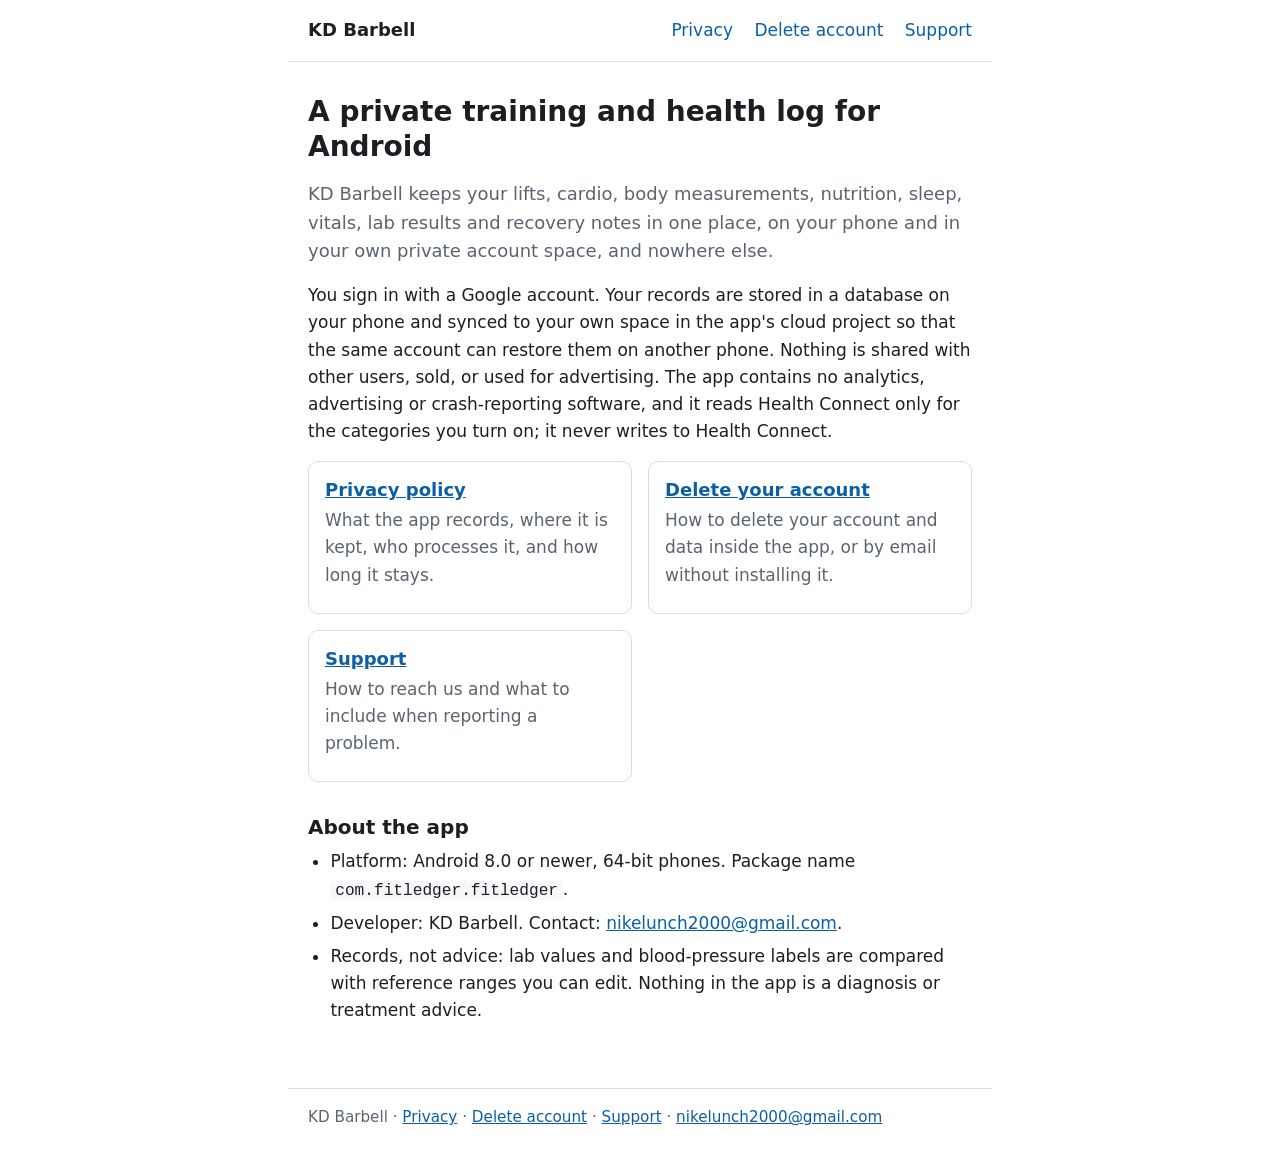
==== index.html @ f9168381 "Publish KD Barbell privacy, deletion and support pages" ====
<!DOCTYPE html>
<html lang="en">
<head>
  <meta charset="utf-8">
  <meta name="viewport" content="width=device-width, initial-scale=1">
  <title>KD Barbell — a private training and health log for Android</title>
  <meta name="description" content="KD Barbell is a personal training and health log for Android. Privacy policy, account deletion and support.">
  <link rel="stylesheet" href="styles.css">
  <link rel="icon" href="favicon.svg" type="image/svg+xml">
</head>
<body>
  <header class="site">
    <a class="brand" href="index.html">KD Barbell</a>
    <nav aria-label="Site">
      <a href="privacy.html">Privacy</a>
      <a href="delete-account.html">Delete account</a>
      <a href="support.html">Support</a>
    </nav>
  </header>

  <main>
    <h1>A private training and health log for Android</h1>
    <p class="lead">KD Barbell keeps your lifts, cardio, body measurements, nutrition, sleep, vitals, lab results and recovery notes in one place, on your phone and in your own private account space, and nowhere else.</p>

    <p>You sign in with a Google account. Your records are stored in a database on your phone and synced to your own space in the app's cloud project so that the same account can restore them on another phone. Nothing is shared with other users, sold, or used for advertising. The app contains no analytics, advertising or crash-reporting software, and it reads Health Connect only for the categories you turn on; it never writes to Health Connect.</p>

    <ul class="cards">
      <li>
        <h2><a href="privacy.html">Privacy policy</a></h2>
        <p>What the app records, where it is kept, who processes it, and how long it stays.</p>
      </li>
      <li>
        <h2><a href="delete-account.html">Delete your account</a></h2>
        <p>How to delete your account and data inside the app, or by email without installing it.</p>
      </li>
      <li>
        <h2><a href="support.html">Support</a></h2>
        <p>How to reach us and what to include when reporting a problem.</p>
      </li>
    </ul>

    <h2>About the app</h2>
    <ul>
      <li>Platform: Android 8.0 or newer, 64-bit phones. Package name <code>com.fitledger.fitledger</code>.</li>
      <li>Developer: KD Barbell. Contact: <a href="mailto:nikelunch2000@gmail.com">nikelunch2000@gmail.com</a>.</li>
      <li>Records, not advice: lab values and blood-pressure labels are compared with reference ranges you can edit. Nothing in the app is a diagnosis or treatment advice.</li>
    </ul>
  </main>

  <footer class="site">
    <p>KD Barbell · <a href="privacy.html">Privacy</a> · <a href="delete-account.html">Delete account</a> · <a href="support.html">Support</a> · <a href="mailto:nikelunch2000@gmail.com">nikelunch2000@gmail.com</a></p>
  </footer>
</body>
</html>
---- styles.css ----
/* KD Barbell website — plain CSS, no frameworks, no web fonts. */

:root {
  color-scheme: light dark;
  --bg: #ffffff;
  --fg: #1b1f24;
  --muted: #5a6470;
  --line: #d9dee4;
  --accent: #0b5fa5;
  --accent-bg: #eef5fc;
  --note-bg: #f6f8fa;
}

@media (prefers-color-scheme: dark) {
  :root {
    --bg: #0f1216;
    --fg: #e6e9ee;
    --muted: #a4adb8;
    --line: #2b323b;
    --accent: #6fb3ff;
    --accent-bg: #16202d;
    --note-bg: #161b22;
  }
}

* {
  box-sizing: border-box;
}

html {
  -webkit-text-size-adjust: 100%;
}

body {
  margin: 0;
  background: var(--bg);
  color: var(--fg);
  font-family: system-ui, -apple-system, "Segoe UI", Roboto, "Helvetica Neue", Arial, sans-serif;
  font-size: 1.0625rem;
  line-height: 1.6;
}

header.site,
main,
footer.site {
  width: 100%;
  max-width: 44rem;
  margin: 0 auto;
  padding: 0 1.25rem;
}

header.site {
  display: flex;
  flex-wrap: wrap;
  align-items: center;
  gap: 0.5rem 1.25rem;
  padding-top: 1rem;
  padding-bottom: 1rem;
  border-bottom: 1px solid var(--line);
}

header.site .brand {
  font-weight: 700;
  font-size: 1.125rem;
  text-decoration: none;
  color: var(--fg);
  margin-right: auto;
}

header.site nav a {
  color: var(--accent);
  text-decoration: none;
  margin-right: 1rem;
}

header.site nav a:last-child {
  margin-right: 0;
}

header.site nav a[aria-current="page"] {
  font-weight: 600;
  text-decoration: underline;
  text-underline-offset: 0.2em;
}

main {
  padding-top: 1.5rem;
  padding-bottom: 3rem;
}

h1 {
  font-size: 1.75rem;
  line-height: 1.25;
  margin: 0.5rem 0 1rem;
}

h2 {
  font-size: 1.25rem;
  line-height: 1.3;
  margin: 2rem 0 0.5rem;
}

h3 {
  font-size: 1.0625rem;
  margin: 1.25rem 0 0.25rem;
}

p,
ul,
ol,
table {
  margin: 0 0 1rem;
}

ul,
ol {
  padding-left: 1.4rem;
}

li {
  margin-bottom: 0.35rem;
}

a {
  color: var(--accent);
}

a:focus-visible,
button:focus-visible {
  outline: 3px solid var(--accent);
  outline-offset: 2px;
}

code {
  font-family: ui-monospace, SFMono-Regular, Menlo, Consolas, monospace;
  font-size: 0.95em;
  background: var(--note-bg);
  padding: 0.05em 0.3em;
  border-radius: 4px;
  overflow-wrap: anywhere;
}

.lead {
  font-size: 1.125rem;
  color: var(--muted);
}

.meta {
  color: var(--muted);
  font-size: 0.95rem;
}

.note {
  background: var(--note-bg);
  border: 1px solid var(--line);
  border-radius: 8px;
  padding: 0.9rem 1rem;
  margin: 1rem 0;
}

.callout {
  background: var(--accent-bg);
  border: 1px solid var(--line);
  border-left: 4px solid var(--accent);
  border-radius: 8px;
  padding: 0.9rem 1rem;
  margin: 1rem 0;
}

.contact {
  font-size: 1.125rem;
  overflow-wrap: anywhere;
}

.button {
  display: inline-block;
  background: var(--accent);
  color: #ffffff;
  text-decoration: none;
  font-weight: 600;
  padding: 0.65rem 1.1rem;
  border-radius: 8px;
  margin: 0.25rem 0.5rem 0.25rem 0;
}

.button.secondary {
  background: transparent;
  color: var(--accent);
  border: 2px solid var(--accent);
}

.cards {
  display: grid;
  gap: 1rem;
  grid-template-columns: 1fr;
  padding: 0;
  list-style: none;
}

@media (min-width: 40rem) {
  .cards {
    grid-template-columns: 1fr 1fr;
  }
}

.cards li {
  border: 1px solid var(--line);
  border-radius: 10px;
  padding: 1rem;
  margin: 0;
}

.cards li h2 {
  margin: 0 0 0.35rem;
  font-size: 1.125rem;
}

.cards li p {
  margin: 0 0 0.5rem;
  color: var(--muted);
}

table {
  width: 100%;
  border-collapse: collapse;
  font-size: 0.95rem;
}

th,
td {
  text-align: left;
  vertical-align: top;
  padding: 0.5rem 0.6rem;
  border-bottom: 1px solid var(--line);
}

th {
  font-weight: 600;
}

.table-wrap {
  overflow-x: auto;
  -webkit-overflow-scrolling: touch;
}

footer.site {
  border-top: 1px solid var(--line);
  padding-top: 1rem;
  padding-bottom: 2rem;
  color: var(--muted);
  font-size: 0.95rem;
}

footer.site a {
  color: var(--accent);
}

@media print {
  header.site nav,
  .button {
    display: none;
  }
}
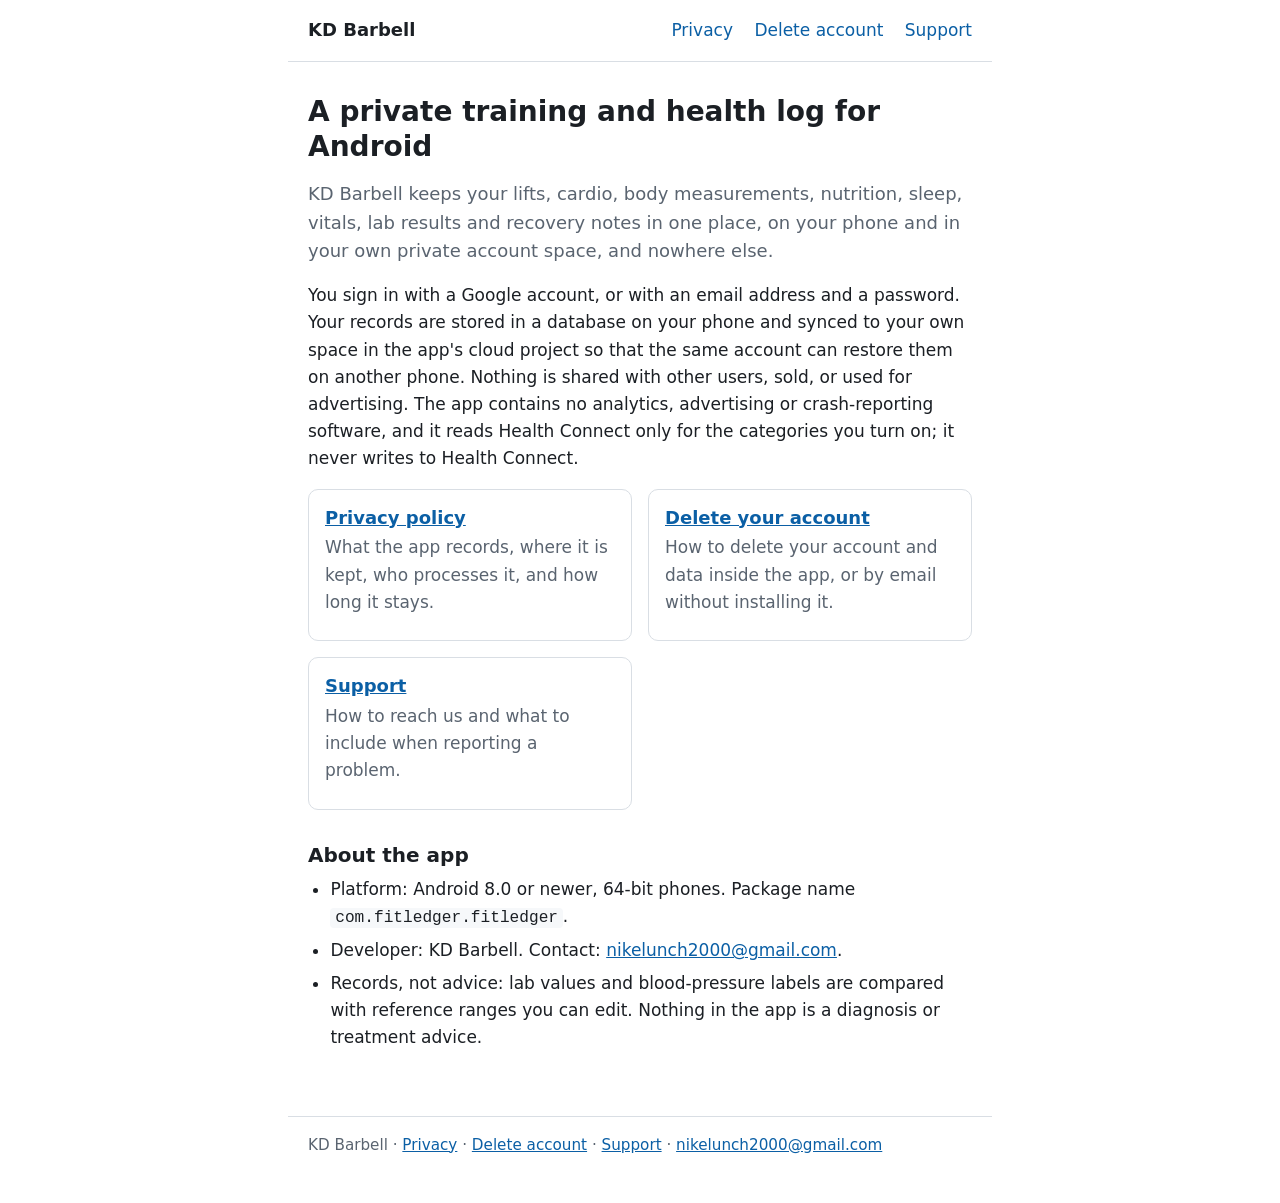
==== commit bd690544: "Document email/password accounts and verified deletion requests Update the four public pages for KD " ====
--- a/index.html
+++ b/index.html
@@ -1,54 +1,55 @@
-<!DOCTYPE html>
-<html lang="en">
-<head>
-  <meta charset="utf-8">
-  <meta name="viewport" content="width=device-width, initial-scale=1">
-  <title>KD Barbell — a private training and health log for Android</title>
-  <meta name="description" content="KD Barbell is a personal training and health log for Android. Privacy policy, account deletion and support.">
-  <link rel="stylesheet" href="styles.css">
-  <link rel="icon" href="favicon.svg" type="image/svg+xml">
-</head>
-<body>
-  <header class="site">
-    <a class="brand" href="index.html">KD Barbell</a>
-    <nav aria-label="Site">
-      <a href="privacy.html">Privacy</a>
-      <a href="delete-account.html">Delete account</a>
-      <a href="support.html">Support</a>
-    </nav>
-  </header>
-
-  <main>
-    <h1>A private training and health log for Android</h1>
-    <p class="lead">KD Barbell keeps your lifts, cardio, body measurements, nutrition, sleep, vitals, lab results and recovery notes in one place, on your phone and in your own private account space, and nowhere else.</p>
-
-    <p>You sign in with a Google account. Your records are stored in a database on your phone and synced to your own space in the app's cloud project so that the same account can restore them on another phone. Nothing is shared with other users, sold, or used for advertising. The app contains no analytics, advertising or crash-reporting software, and it reads Health Connect only for the categories you turn on; it never writes to Health Connect.</p>
-
-    <ul class="cards">
-      <li>
-        <h2><a href="privacy.html">Privacy policy</a></h2>
-        <p>What the app records, where it is kept, who processes it, and how long it stays.</p>
-      </li>
-      <li>
-        <h2><a href="delete-account.html">Delete your account</a></h2>
-        <p>How to delete your account and data inside the app, or by email without installing it.</p>
-      </li>
-      <li>
-        <h2><a href="support.html">Support</a></h2>
-        <p>How to reach us and what to include when reporting a problem.</p>
-      </li>
-    </ul>
-
-    <h2>About the app</h2>
-    <ul>
-      <li>Platform: Android 8.0 or newer, 64-bit phones. Package name <code>com.fitledger.fitledger</code>.</li>
-      <li>Developer: KD Barbell. Contact: <a href="mailto:nikelunch2000@gmail.com">nikelunch2000@gmail.com</a>.</li>
-      <li>Records, not advice: lab values and blood-pressure labels are compared with reference ranges you can edit. Nothing in the app is a diagnosis or treatment advice.</li>
-    </ul>
-  </main>
-
-  <footer class="site">
-    <p>KD Barbell · <a href="privacy.html">Privacy</a> · <a href="delete-account.html">Delete account</a> · <a href="support.html">Support</a> · <a href="mailto:nikelunch2000@gmail.com">nikelunch2000@gmail.com</a></p>
-  </footer>
-</body>
-</html>
+<!DOCTYPE html>
+<html lang="en">
+<head>
+  <meta charset="utf-8">
+  <meta name="viewport" content="width=device-width, initial-scale=1">
+  <title>KD Barbell — a private training and health log for Android</title>
+  <meta name="description" content="KD Barbell is a personal training and health log for Android. Privacy policy, account deletion and support.">
+  <link rel="stylesheet" href="styles.css">
+  <link rel="icon" href="favicon.svg" type="image/svg+xml">
+</head>
+<body>
+  <header class="site">
+    <a class="brand" href="index.html">KD Barbell</a>
+    <nav aria-label="Site">
+      <a href="privacy.html">Privacy</a>
+      <a href="delete-account.html">Delete account</a>
+      <a href="support.html">Support</a>
+    </nav>
+  </header>
+
+  <main>
+    <h1>A private training and health log for Android</h1>
+    <p class="lead">KD Barbell keeps your lifts, cardio, body measurements, nutrition, sleep, vitals, lab results and recovery notes in one place, on your phone and in your own private account space, and nowhere else.</p>
+
+    <p>You sign in with a Google account, or with an email address and a password. Your records are stored in a database on your phone and synced to your own space in the app's cloud project so that the same account can restore them on another phone. Nothing is shared with other users, sold, or used for advertising. The app contains no analytics, advertising or crash-reporting software, and it reads Health Connect only for the categories you turn on; it never writes to Health Connect.</p>
+
+    <ul class="cards">
+      <li>
+        <h2><a href="privacy.html">Privacy policy</a></h2>
+        <p>What the app records, where it is kept, who processes it, and how long it stays.</p>
+      </li>
+      <li>
+        <h2><a href="delete-account.html">Delete your account</a></h2>
+        <p>How to delete your account and data inside the app, or by email without installing it.</p>
+      </li>
+      <li>
+        <h2><a href="support.html">Support</a></h2>
+        <p>How to reach us and what to include when reporting a problem.</p>
+      </li>
+    </ul>
+
+    <h2>About the app</h2>
+    <ul>
+      <li>Platform: Android 8.0 or newer, 64-bit phones. Package name <code>com.fitledger.fitledger</code>.</li>
+      <li>Developer: KD Barbell. Contact: <a href="mailto:nikelunch2000@gmail.com">nikelunch2000@gmail.com</a>.</li>
+      <li>Records, not advice: lab values and blood-pressure labels are compared with reference ranges you can edit. Nothing in the app is a diagnosis or treatment advice.</li>
+    </ul>
+  </main>
+
+  <footer class="site">
+    <p>KD Barbell · <a href="privacy.html">Privacy</a> · <a href="delete-account.html">Delete account</a> · <a href="support.html">Support</a> · <a href="mailto:nikelunch2000@gmail.com">nikelunch2000@gmail.com</a></p>
+  </footer>
+</body>
+</html>
+
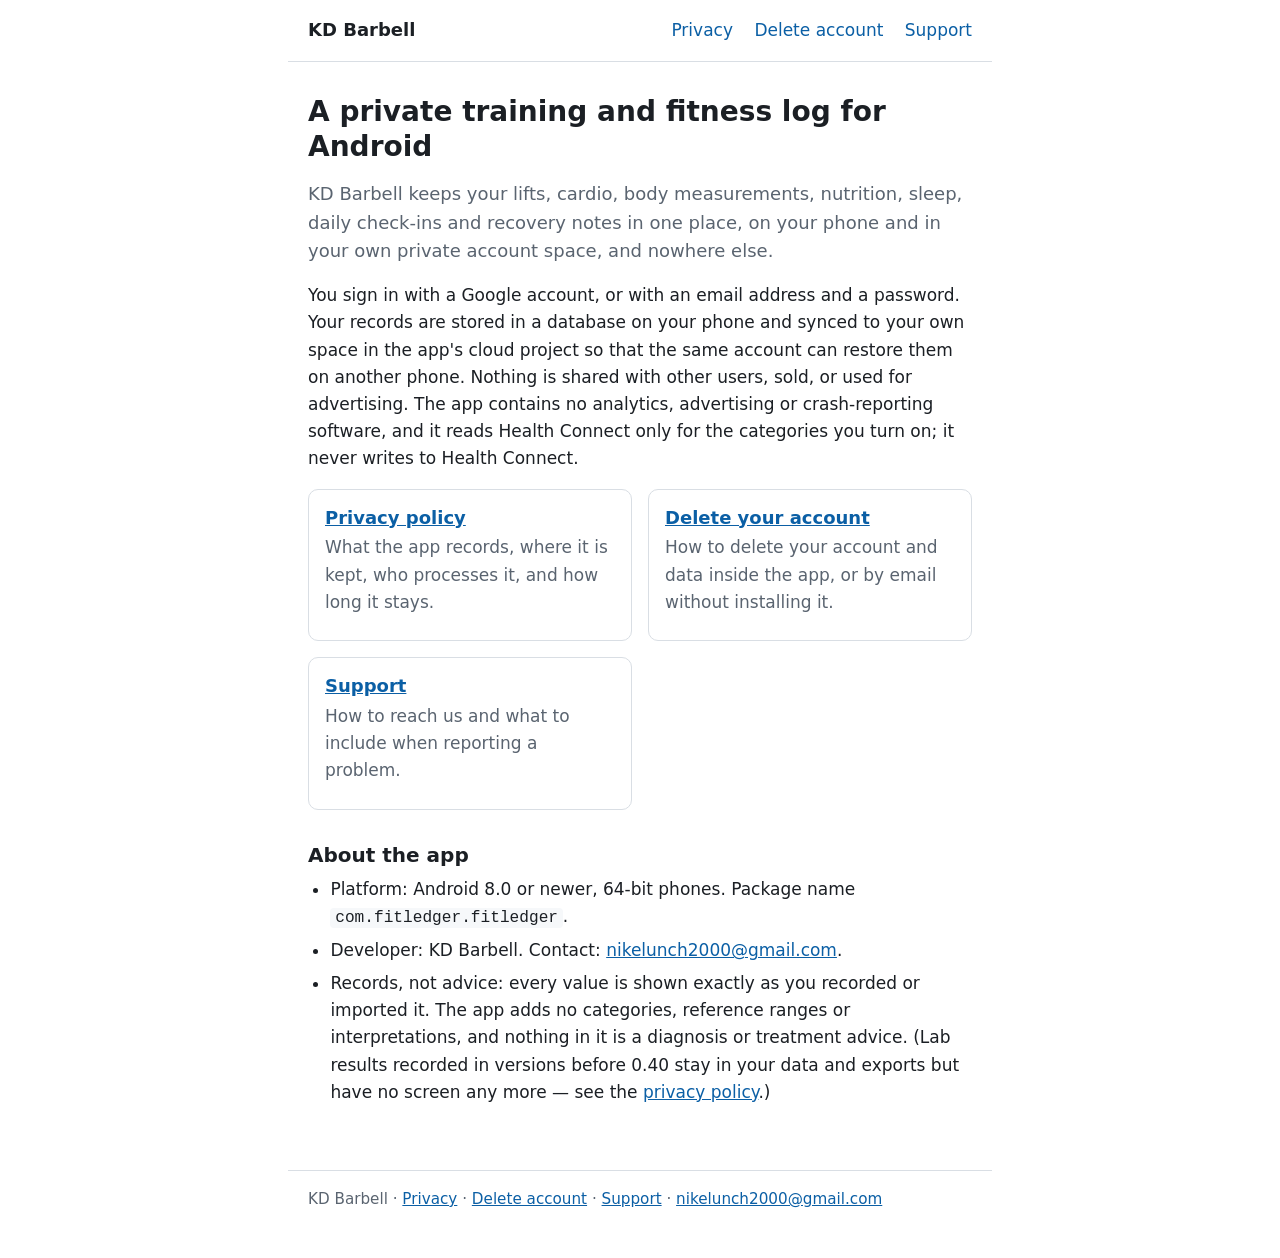
==== commit 1ad2778d: "Update public pages for v0.40 fitness features and retained legacy records" ====
--- a/index.html
+++ b/index.html
@@ -1,55 +1,55 @@
-<!DOCTYPE html>
-<html lang="en">
-<head>
-  <meta charset="utf-8">
-  <meta name="viewport" content="width=device-width, initial-scale=1">
-  <title>KD Barbell — a private training and health log for Android</title>
-  <meta name="description" content="KD Barbell is a personal training and health log for Android. Privacy policy, account deletion and support.">
-  <link rel="stylesheet" href="styles.css">
-  <link rel="icon" href="favicon.svg" type="image/svg+xml">
-</head>
-<body>
-  <header class="site">
-    <a class="brand" href="index.html">KD Barbell</a>
-    <nav aria-label="Site">
-      <a href="privacy.html">Privacy</a>
-      <a href="delete-account.html">Delete account</a>
-      <a href="support.html">Support</a>
-    </nav>
-  </header>
-
-  <main>
-    <h1>A private training and health log for Android</h1>
-    <p class="lead">KD Barbell keeps your lifts, cardio, body measurements, nutrition, sleep, vitals, lab results and recovery notes in one place, on your phone and in your own private account space, and nowhere else.</p>
-
-    <p>You sign in with a Google account, or with an email address and a password. Your records are stored in a database on your phone and synced to your own space in the app's cloud project so that the same account can restore them on another phone. Nothing is shared with other users, sold, or used for advertising. The app contains no analytics, advertising or crash-reporting software, and it reads Health Connect only for the categories you turn on; it never writes to Health Connect.</p>
-
-    <ul class="cards">
-      <li>
-        <h2><a href="privacy.html">Privacy policy</a></h2>
-        <p>What the app records, where it is kept, who processes it, and how long it stays.</p>
-      </li>
-      <li>
-        <h2><a href="delete-account.html">Delete your account</a></h2>
-        <p>How to delete your account and data inside the app, or by email without installing it.</p>
-      </li>
-      <li>
-        <h2><a href="support.html">Support</a></h2>
-        <p>How to reach us and what to include when reporting a problem.</p>
-      </li>
-    </ul>
-
-    <h2>About the app</h2>
-    <ul>
-      <li>Platform: Android 8.0 or newer, 64-bit phones. Package name <code>com.fitledger.fitledger</code>.</li>
-      <li>Developer: KD Barbell. Contact: <a href="mailto:nikelunch2000@gmail.com">nikelunch2000@gmail.com</a>.</li>
-      <li>Records, not advice: lab values and blood-pressure labels are compared with reference ranges you can edit. Nothing in the app is a diagnosis or treatment advice.</li>
-    </ul>
-  </main>
-
-  <footer class="site">
-    <p>KD Barbell · <a href="privacy.html">Privacy</a> · <a href="delete-account.html">Delete account</a> · <a href="support.html">Support</a> · <a href="mailto:nikelunch2000@gmail.com">nikelunch2000@gmail.com</a></p>
-  </footer>
-</body>
-</html>
-
+<!DOCTYPE html>
+<html lang="en">
+<head>
+  <meta charset="utf-8">
+  <meta name="viewport" content="width=device-width, initial-scale=1">
+  <title>KD Barbell — a private training and fitness log for Android</title>
+  <meta name="description" content="KD Barbell is a personal training and fitness log for Android. Privacy policy, account deletion and support.">
+  <link rel="stylesheet" href="styles.css">
+  <link rel="icon" href="favicon.svg" type="image/svg+xml">
+</head>
+<body>
+  <header class="site">
+    <a class="brand" href="index.html">KD Barbell</a>
+    <nav aria-label="Site">
+      <a href="privacy.html">Privacy</a>
+      <a href="delete-account.html">Delete account</a>
+      <a href="support.html">Support</a>
+    </nav>
+  </header>
+
+  <main>
+    <h1>A private training and fitness log for Android</h1>
+    <p class="lead">KD Barbell keeps your lifts, cardio, body measurements, nutrition, sleep, daily check-ins and recovery notes in one place, on your phone and in your own private account space, and nowhere else.</p>
+
+    <p>You sign in with a Google account, or with an email address and a password. Your records are stored in a database on your phone and synced to your own space in the app's cloud project so that the same account can restore them on another phone. Nothing is shared with other users, sold, or used for advertising. The app contains no analytics, advertising or crash-reporting software, and it reads Health Connect only for the categories you turn on; it never writes to Health Connect.</p>
+
+    <ul class="cards">
+      <li>
+        <h2><a href="privacy.html">Privacy policy</a></h2>
+        <p>What the app records, where it is kept, who processes it, and how long it stays.</p>
+      </li>
+      <li>
+        <h2><a href="delete-account.html">Delete your account</a></h2>
+        <p>How to delete your account and data inside the app, or by email without installing it.</p>
+      </li>
+      <li>
+        <h2><a href="support.html">Support</a></h2>
+        <p>How to reach us and what to include when reporting a problem.</p>
+      </li>
+    </ul>
+
+    <h2>About the app</h2>
+    <ul>
+      <li>Platform: Android 8.0 or newer, 64-bit phones. Package name <code>com.fitledger.fitledger</code>.</li>
+      <li>Developer: KD Barbell. Contact: <a href="mailto:nikelunch2000@gmail.com">nikelunch2000@gmail.com</a>.</li>
+      <li>Records, not advice: every value is shown exactly as you recorded or imported it. The app adds no categories, reference ranges or interpretations, and nothing in it is a diagnosis or treatment advice. (Lab results recorded in versions before 0.40 stay in your data and exports but have no screen any more — see the <a href="privacy.html#legacy">privacy policy</a>.)</li>
+    </ul>
+  </main>
+
+  <footer class="site">
+    <p>KD Barbell · <a href="privacy.html">Privacy</a> · <a href="delete-account.html">Delete account</a> · <a href="support.html">Support</a> · <a href="mailto:nikelunch2000@gmail.com">nikelunch2000@gmail.com</a></p>
+  </footer>
+</body>
+</html>
+
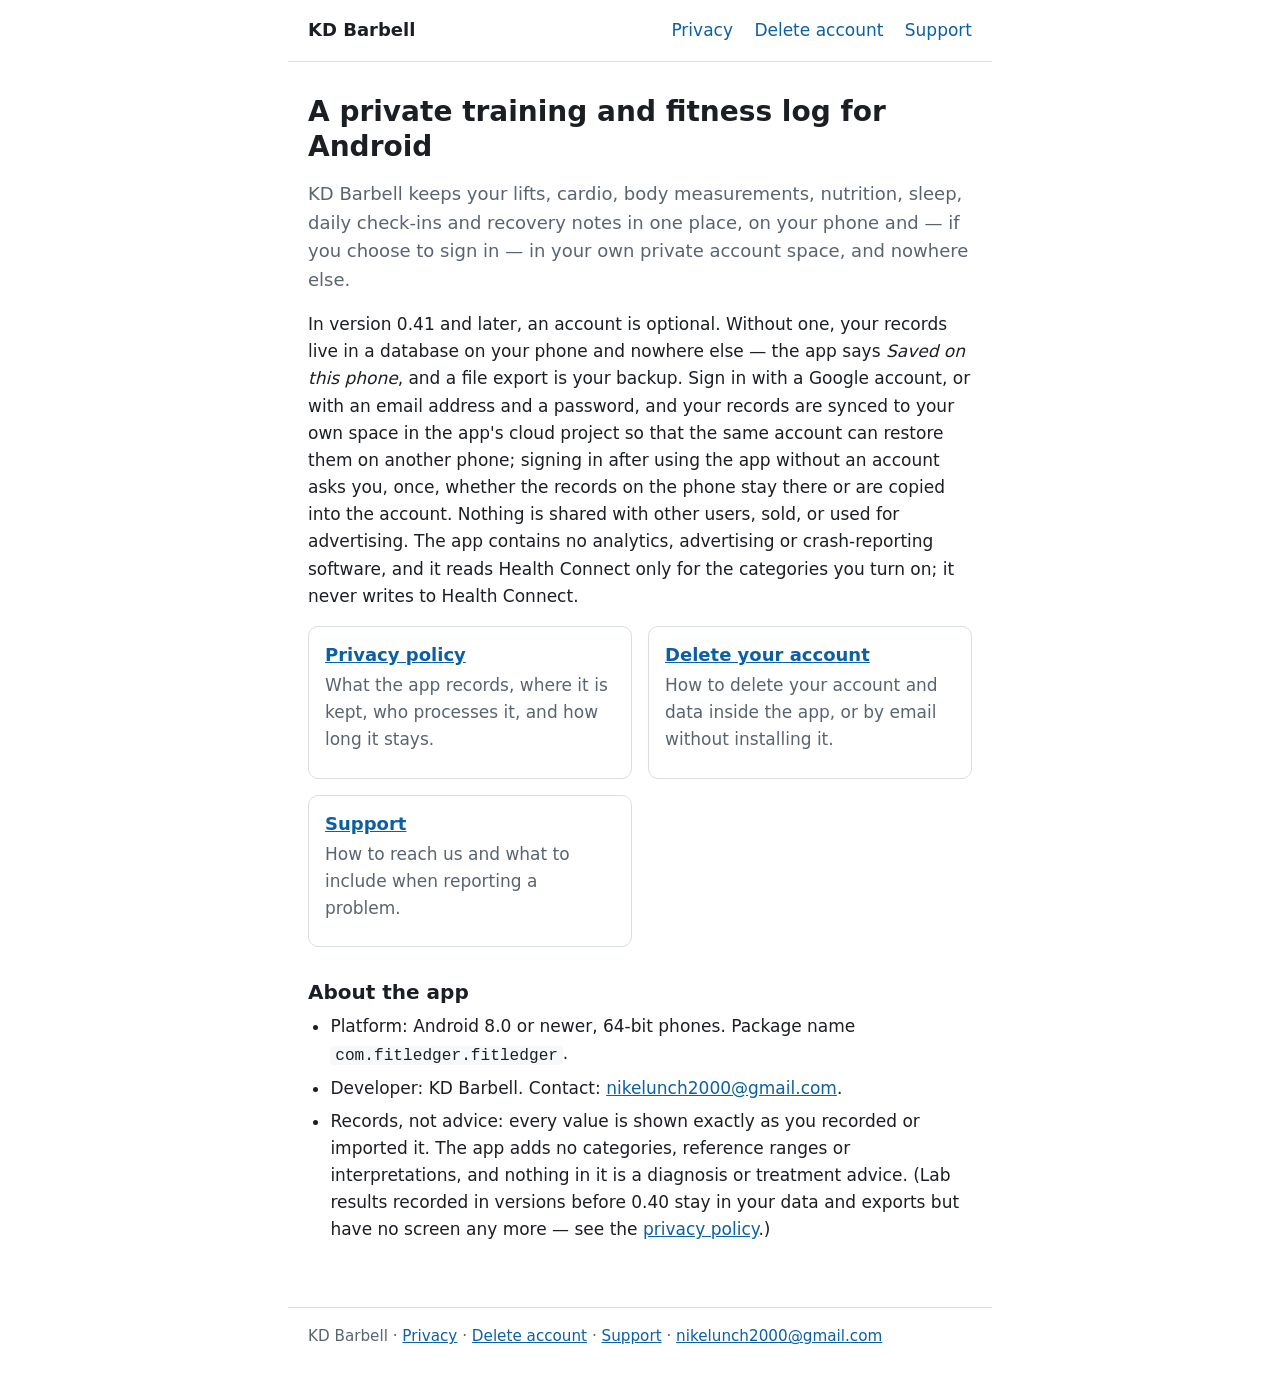
==== commit fc886da6: "Document v0.41 guest mode and explicit account copy" ====
--- a/index.html
+++ b/index.html
@@ -20,9 +20,9 @@
 
   <main>
     <h1>A private training and fitness log for Android</h1>
-    <p class="lead">KD Barbell keeps your lifts, cardio, body measurements, nutrition, sleep, daily check-ins and recovery notes in one place, on your phone and in your own private account space, and nowhere else.</p>
+    <p class="lead">KD Barbell keeps your lifts, cardio, body measurements, nutrition, sleep, daily check-ins and recovery notes in one place, on your phone and — if you choose to sign in — in your own private account space, and nowhere else.</p>
 
-    <p>You sign in with a Google account, or with an email address and a password. Your records are stored in a database on your phone and synced to your own space in the app's cloud project so that the same account can restore them on another phone. Nothing is shared with other users, sold, or used for advertising. The app contains no analytics, advertising or crash-reporting software, and it reads Health Connect only for the categories you turn on; it never writes to Health Connect.</p>
+    <p>In version 0.41 and later, an account is optional. Without one, your records live in a database on your phone and nowhere else — the app says <em>Saved on this phone</em>, and a file export is your backup. Sign in with a Google account, or with an email address and a password, and your records are synced to your own space in the app's cloud project so that the same account can restore them on another phone; signing in after using the app without an account asks you, once, whether the records on the phone stay there or are copied into the account. Nothing is shared with other users, sold, or used for advertising. The app contains no analytics, advertising or crash-reporting software, and it reads Health Connect only for the categories you turn on; it never writes to Health Connect.</p>
 
     <ul class="cards">
       <li>
